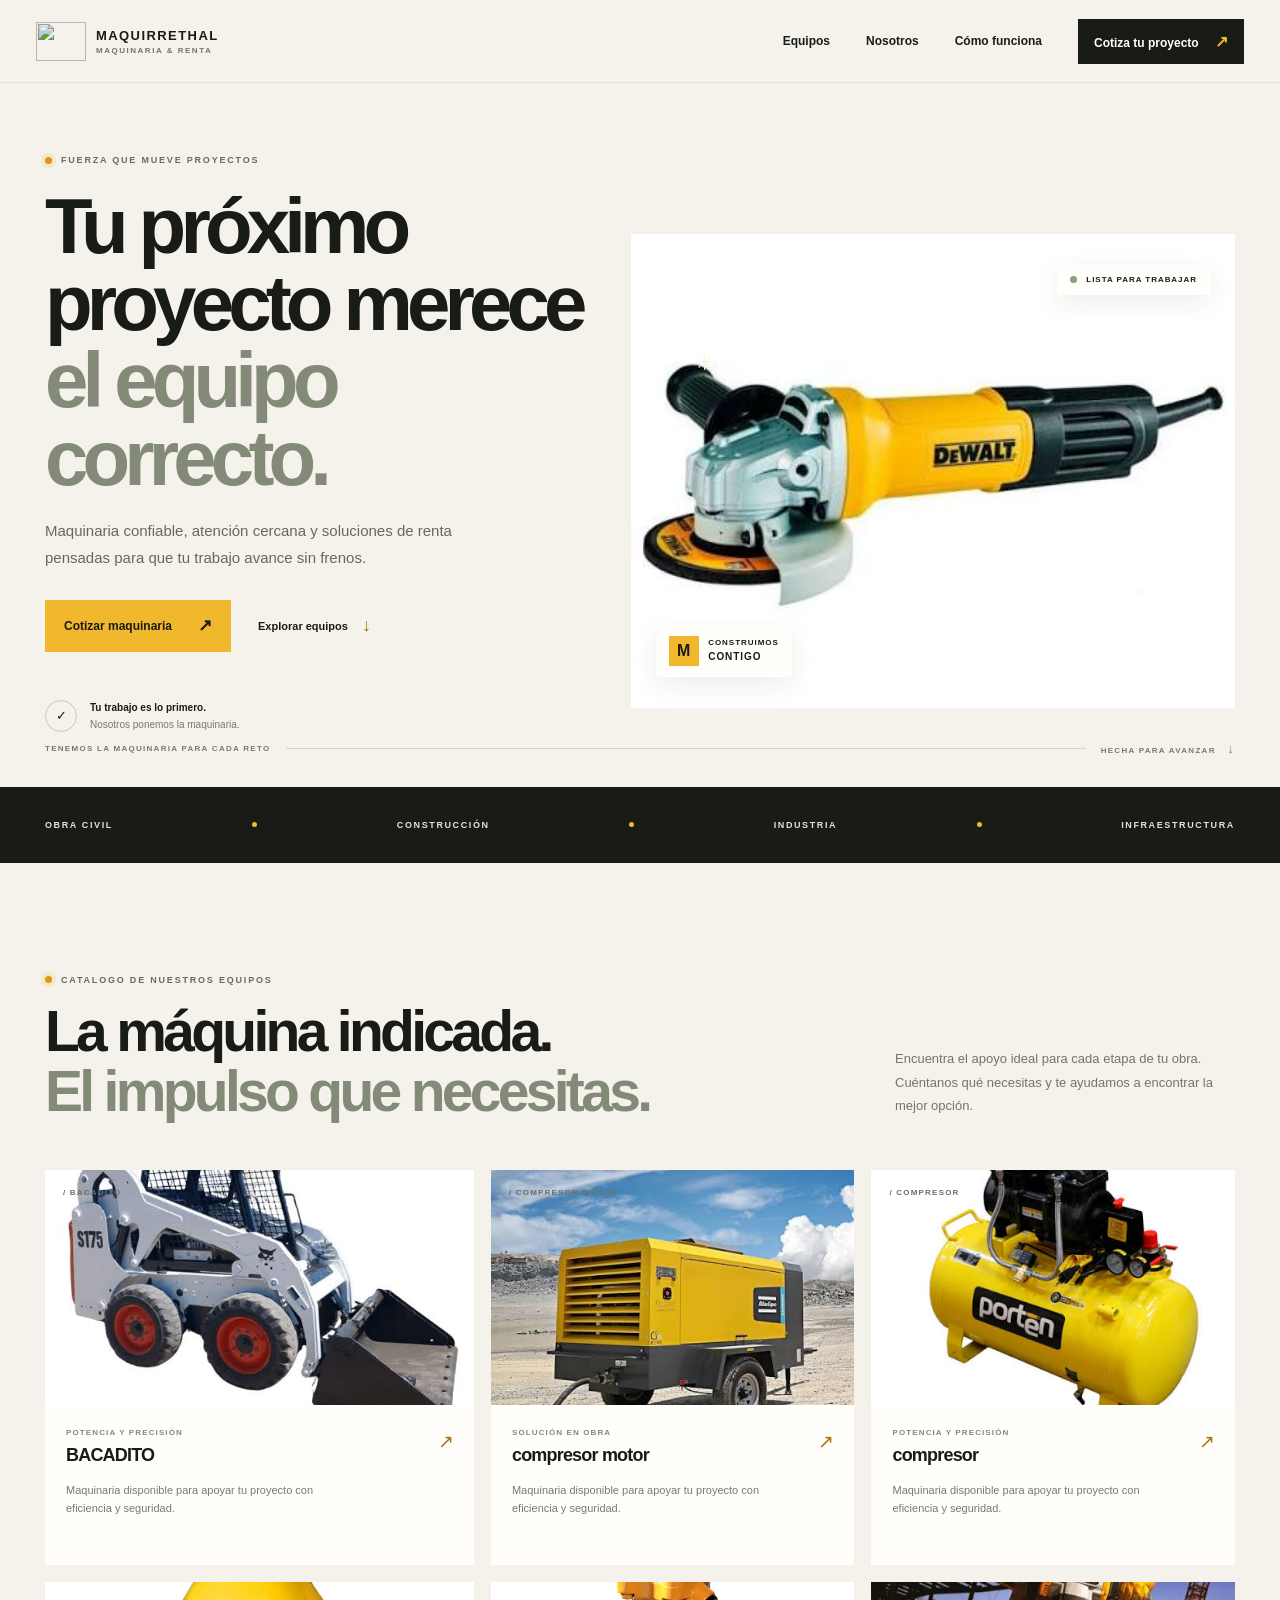
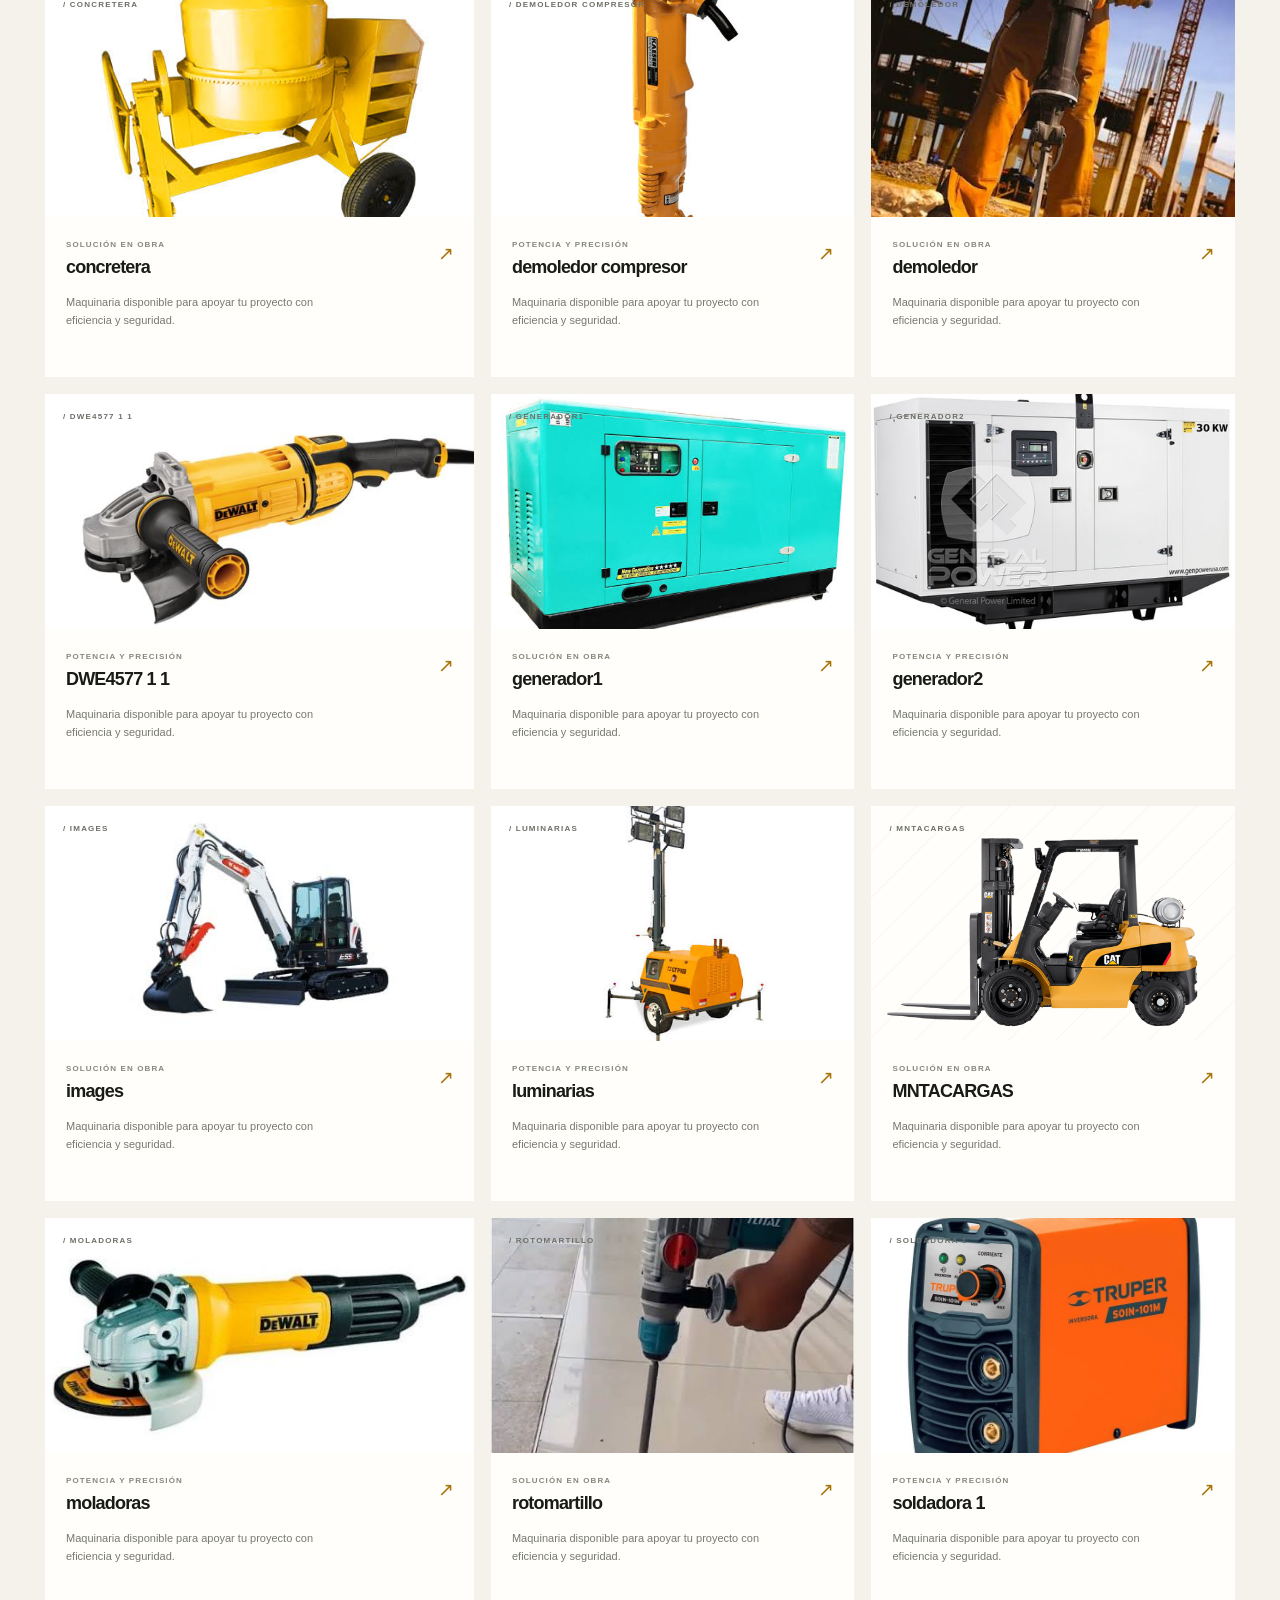
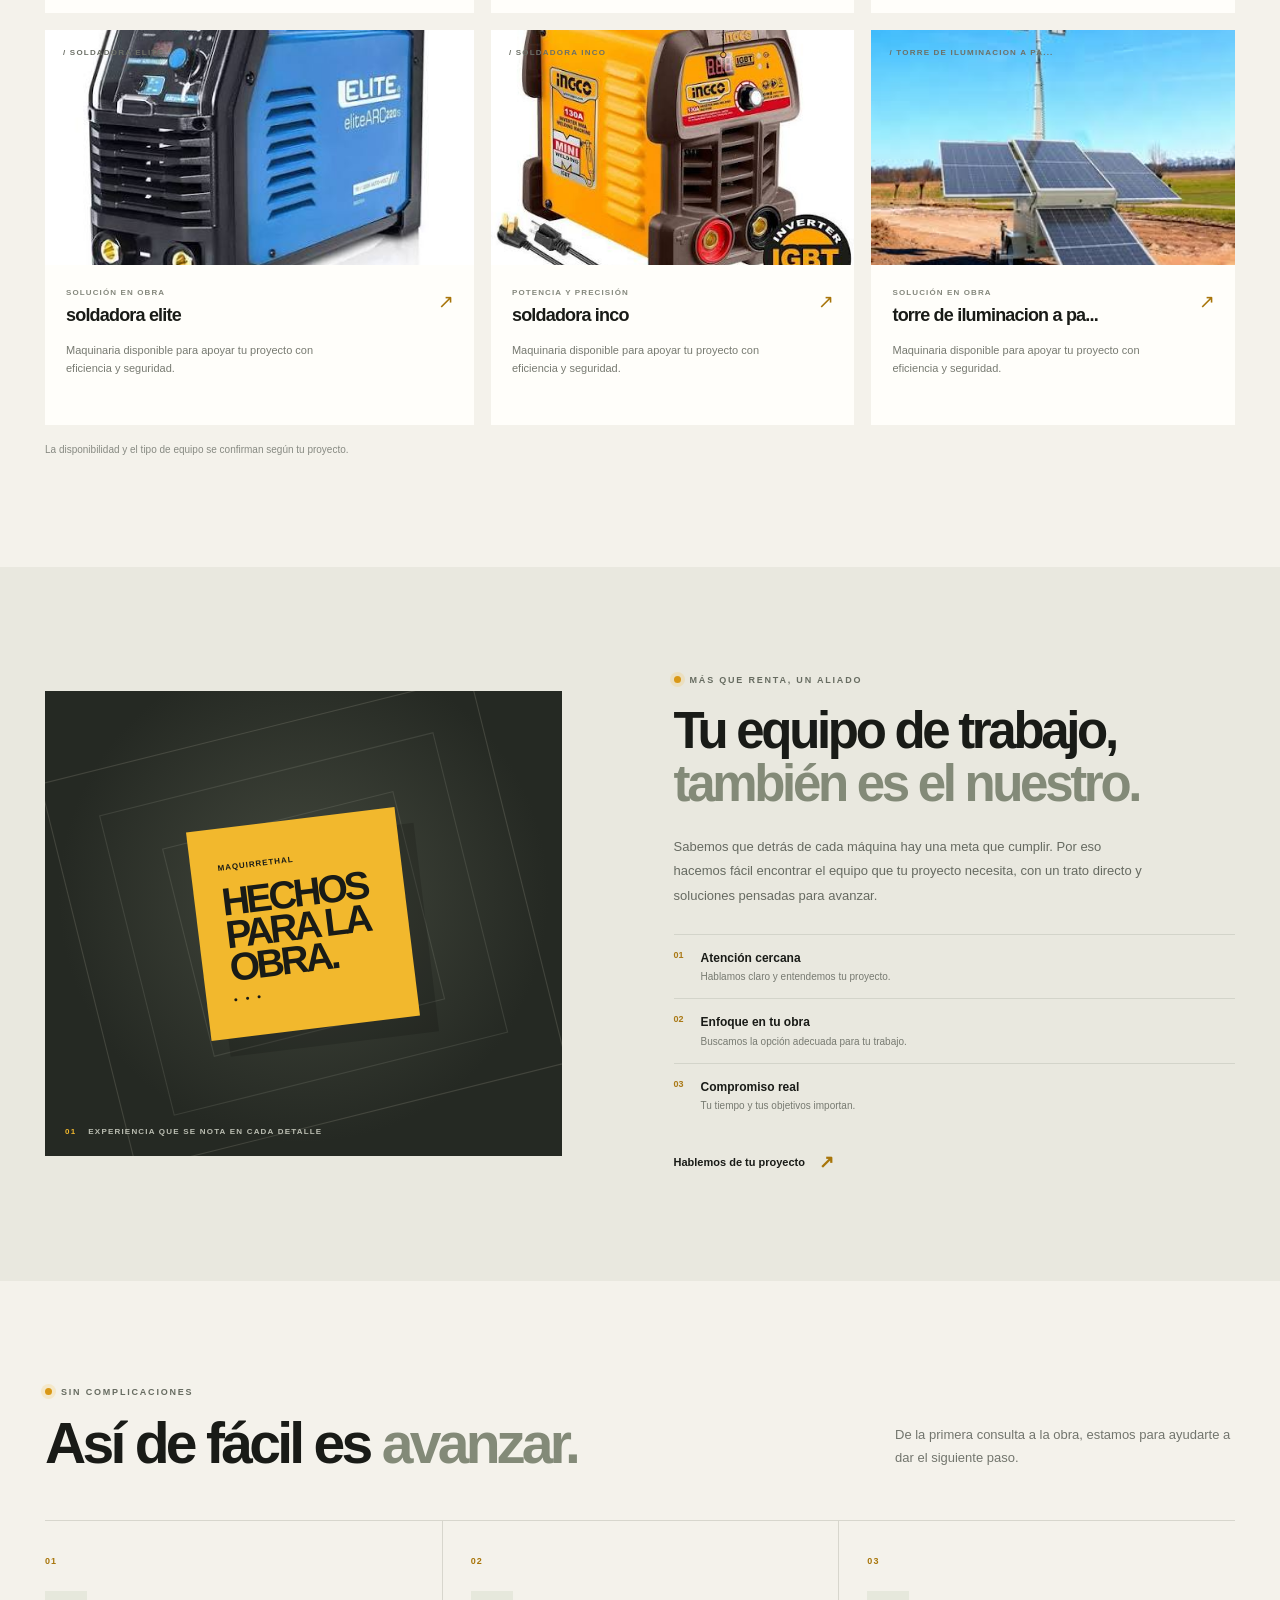
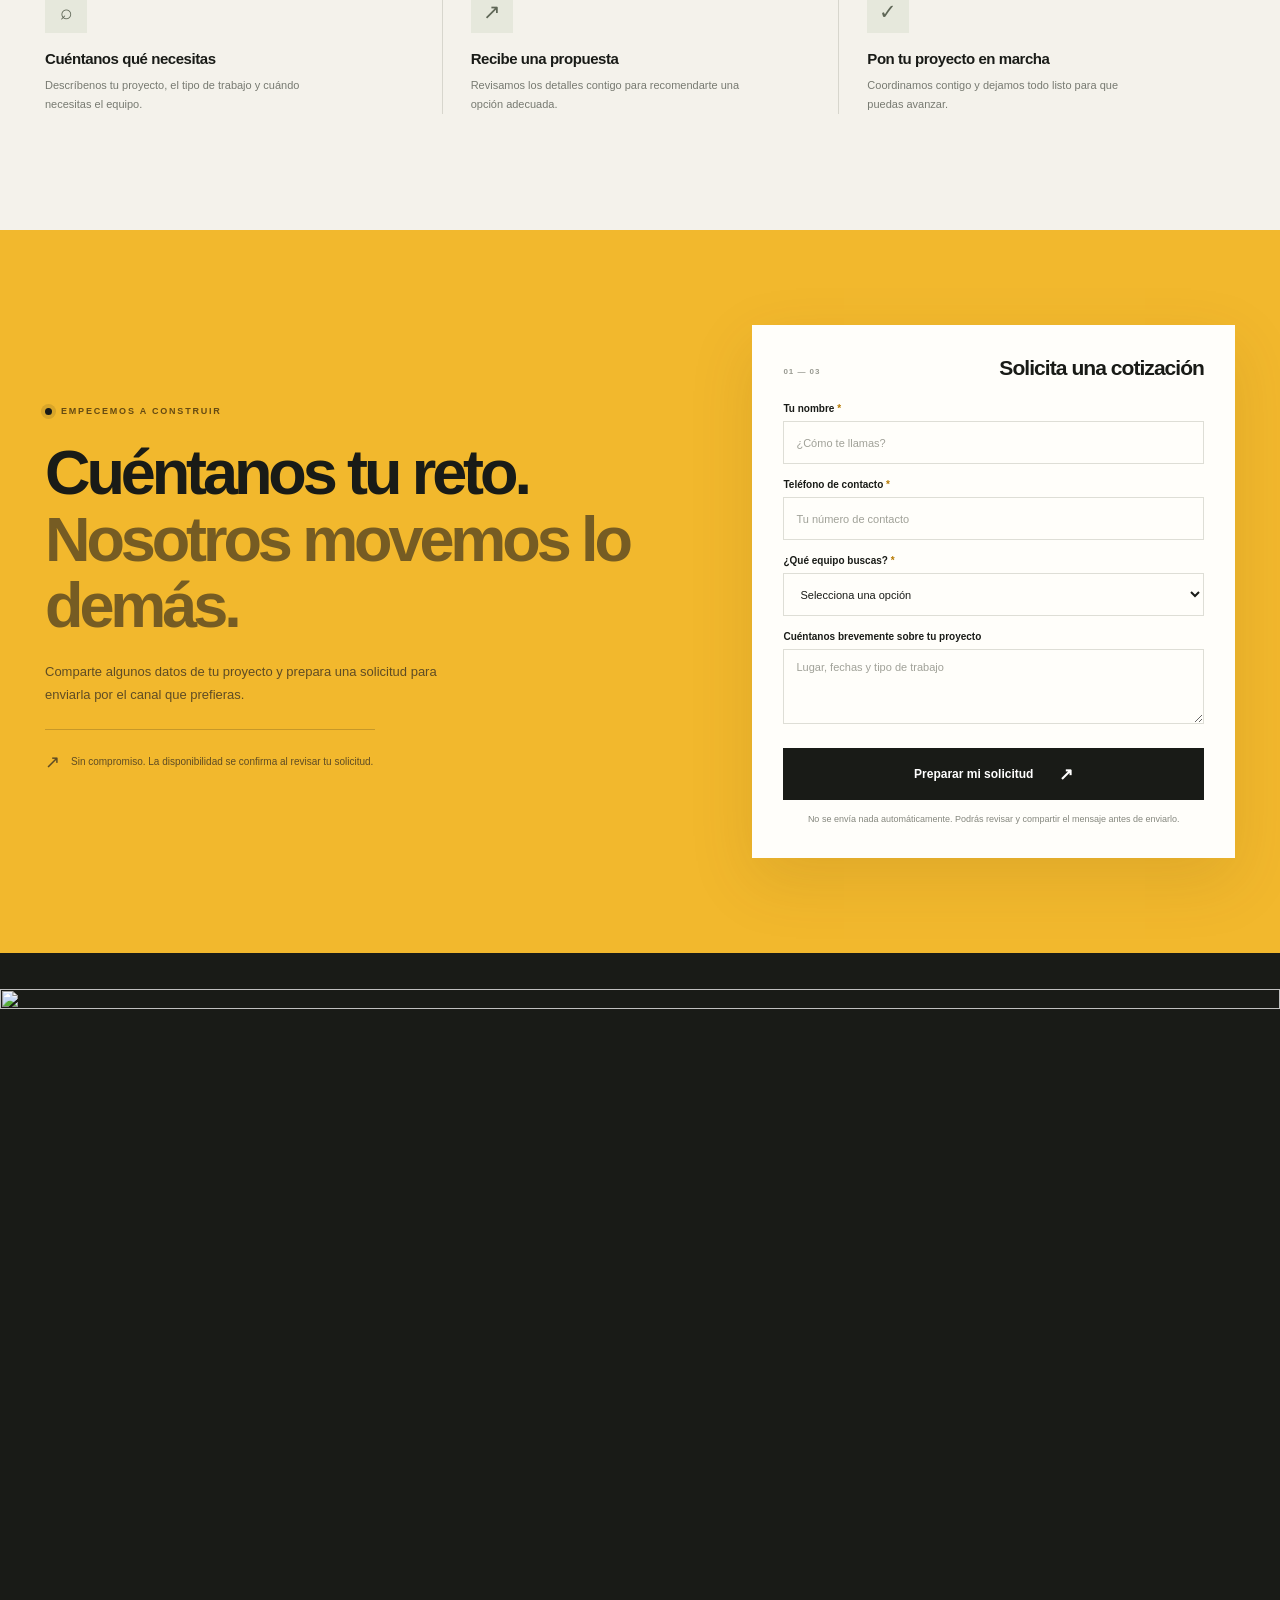
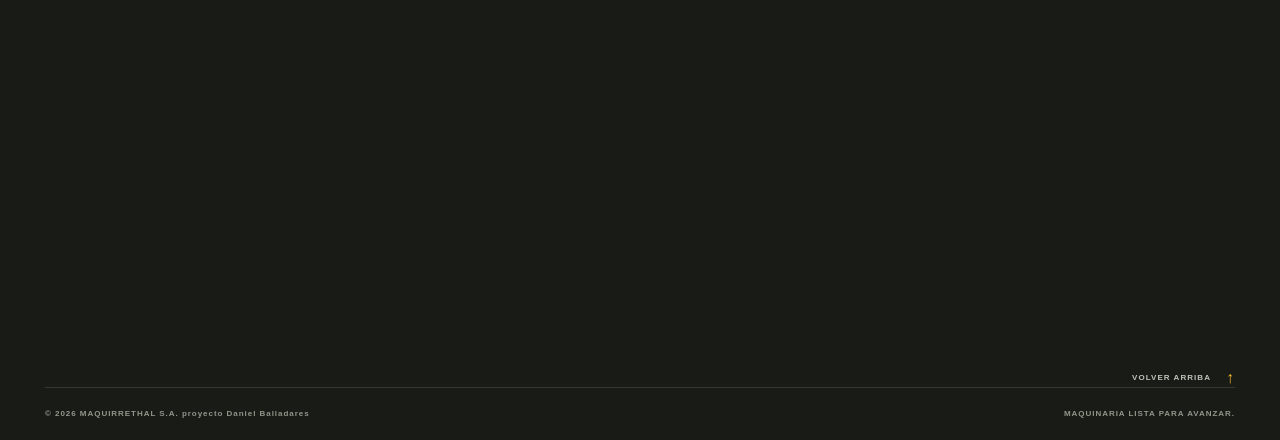
==== index.html @ 10e39085 "Subida inicial desde la terminal" ====
<!doctype html>
<html lang="es">
  <head>
    <meta charset="utf-8">
    <meta name="viewport" content="width=device-width, initial-scale=1">
    <meta name="theme-color" content="#171916">
    <meta
      name="description"
      content="Renta de maquinaria para construcción, industria y proyectos. MAQUIRRETHAL: equipos listos para trabajar y atención cercana."
    >
    <title>MAQUIRRETHAL — DANIEL BALLADARES</title>
    <link rel="icon" href="../assets/empresa.png" type="image/png">
    <link rel="stylesheet" href="styles.css">
    <script src="script.js" defer></script>
  </head>
  <body>
    <a class="skip-link" href="#contenido">Saltar al contenido</a>

    <header class="site-header">
      <div class="header-inner">
        <a class="brand" href="#inicio" aria-label="MAQUIRRETHAL, inicio">
          <img src="../assets/empresa.png" alt="" width="96" height="72">
          <span class="brand-copy">
            <strong>MAQUIRRETHAL</strong>
            <span>MAQUINARIA &amp; RENTA</span>
          </span>
        </a>

        <button
          class="menu-toggle"
          type="button"
          aria-expanded="false"
          aria-controls="site-nav"
          aria-label="Abrir menú"
        >
          <span></span><span></span>
        </button>

        <nav class="site-nav" id="site-nav" aria-label="Navegación principal">
          <a href="#equipos">Equipos</a>
          <a href="#nosotros">Nosotros</a>
          <a href="#proceso">Cómo funciona</a>
          <a class="nav-cta" href="#cotizar">Cotiza tu proyecto <span aria-hidden="true">↗</span></a>
        </nav>
      </div>
    </header>

    <main id="contenido">
      <section class="hero section-shell" id="inicio">
        <div class="hero-copy">
          <p class="eyebrow"><span class="eyebrow-dot"></span> FUERZA QUE MUEVE PROYECTOS</p>
          <h1>Tu próximo proyecto merece <span>el equipo correcto.</span></h1>
          <p class="hero-description">
            Maquinaria confiable, atención cercana y soluciones de renta pensadas
            para que tu trabajo avance sin frenos.
          </p>
          <div class="hero-actions">
            <a class="button button-primary" href="#cotizar">Cotizar maquinaria <span aria-hidden="true">↗</span></a>
            <a class="text-link" href="#equipos">Explorar equipos <span aria-hidden="true">↓</span></a>
          </div>
          <div class="hero-proof">
            <span class="proof-icon" aria-hidden="true">✓</span>
            <p><strong>Tu trabajo es lo primero.</strong><br>Nosotros ponemos la maquinaria.</p>
          </div>
        </div>

        <div class="hero-art" data-image-slot aria-label="Maquinaria pesada en una obra">
          <div class="art-orbit orbit-one"></div>
          <div class="art-orbit orbit-two"></div>
          <div class="art-label label-top"><span class="status-dot"></span> LISTA PARA TRABAJAR</div>
          <img class="custom-photo" src="imagenes/MNTACARGAS.png" alt="Maquinaria pesada trabajando en una obra">
          <svg class="excavator" viewBox="0 0 720 520" role="img" aria-labelledby="machine-title">
            <title id="machine-title">Excavadora amarilla de construcción</title>
            <defs>
              <linearGradient id="bodyPaint" x1="0" x2="1" y1="0" y2="1">
                <stop offset="0" stop-color="#ffd45a"></stop>
                <stop offset="1" stop-color="#e99b18"></stop>
              </linearGradient>
              <linearGradient id="glass" x1="0" x2="1" y1="0" y2="1">
                <stop offset="0" stop-color="#51605d"></stop>
                <stop offset="1" stop-color="#222a28"></stop>
              </linearGradient>
              <filter id="shadow" x="-30%" y="-30%" width="160%" height="180%">
                <feGaussianBlur stdDeviation="12"></feGaussianBlur>
              </filter>
            </defs>
            <ellipse cx="370" cy="444" rx="255" ry="26" fill="#050605" opacity=".56" filter="url(#shadow)"></ellipse>
            <path d="M425 255 532 115l36 15-87 163z" fill="url(#bodyPaint)" stroke="#171916" stroke-width="12" stroke-linejoin="round"></path>
            <path d="m547 127 82-72 25 24-76 76z" fill="url(#bodyPaint)" stroke="#171916" stroke-width="12" stroke-linejoin="round"></path>
            <path d="m638 63 31-30 43 28-22 26-25-9-16 17-18-14 15-18z" fill="#e99b18" stroke="#171916" stroke-width="10" stroke-linejoin="round"></path>
            <circle cx="531" cy="124" r="16" fill="#171916"></circle>
            <circle cx="566" cy="137" r="14" fill="#171916"></circle>
            <path d="M226 311c0-38 31-69 69-69h194c38 0 69 31 69 69v58c0 34-27 61-61 61H286c-33 0-60-27-60-60z" fill="#242824" stroke="#090b09" stroke-width="10"></path>
            <path d="M250 354c17-25 42-39 73-39h148c31 0 57 14 72 39v13c0 25-20 45-45 45H294c-25 0-44-20-44-45z" fill="#353a35"></path>
            <circle cx="299" cy="367" r="19" fill="#99968a"></circle>
            <circle cx="355" cy="367" r="19" fill="#99968a"></circle>
            <circle cx="411" cy="367" r="19" fill="#99968a"></circle>
            <circle cx="467" cy="367" r="19" fill="#99968a"></circle>
            <path d="m253 266 52-109c9-19 28-31 49-31h78c24 0 43 19 43 43v103l38 35H248z" fill="url(#bodyPaint)" stroke="#171916" stroke-width="11" stroke-linejoin="round"></path>
            <path d="m337 143-38 96h137v-67c0-16-13-29-29-29z" fill="url(#glass)" stroke="#171916" stroke-width="8" stroke-linejoin="round"></path>
            <path d="m321 247 43-104M383 141v106" fill="none" stroke="#909b91" stroke-width="6" opacity=".5"></path>
            <path d="M256 266h247l31 43H231z" fill="#f5bd36" stroke="#171916" stroke-width="9" stroke-linejoin="round"></path>
            <path d="M227 298h299v32H227z" fill="#1d211d"></path>
            <path d="m247 273-18 25m64-25-18 25m64-25-18 25m64-25-18 25m64-25-18 25m64-25-18 25" stroke="#171916" stroke-width="7"></path>
            <path d="M251 300h266" stroke="#e8e1ce" stroke-width="5" opacity=".5"></path>
            <path d="m451 275 30 29-10 34h-69l-16-35 22-28z" fill="#e99b18" stroke="#171916" stroke-width="9" stroke-linejoin="round"></path>
            <path d="m478 337 47 12-11 17-55-4z" fill="#ffcf4a" stroke="#171916" stroke-width="8" stroke-linejoin="round"></path>
            <path d="M247 275h-35v39h53" fill="#e99b18" stroke="#171916" stroke-width="9" stroke-linejoin="round"></path>
            <path d="m260 197-19 12m239 54 22 20" stroke="#fff0bf" stroke-width="8" stroke-linecap="round" opacity=".8"></path>
            <path d="M287 288h17" stroke="#f7f1dd" stroke-width="5" stroke-linecap="round"></path>
          </svg>
          <div class="art-label label-bottom"><span class="label-mark">M</span><span>CONSTRUIMOS<br><strong>CONTIGO</strong></span></div>
          <div class="art-spark spark-one" aria-hidden="true">✳</div>
          <div class="art-spark spark-two" aria-hidden="true">✳</div>
        </div>

        <div class="hero-bottom">
          <span>TENEMOS LA MAQUINARIA PARA CADA RETO</span>
          <span class="bottom-line"></span>
          <span>HECHA PARA AVANZAR <span class="arrow-down">↓</span></span>
        </div>
      </section>

      <section class="category-strip" aria-label="Tipos de proyectos">
        <div class="section-shell category-inner">
          <span>OBRA CIVIL</span><i></i>
          <span>CONSTRUCCIÓN</span><i></i>
          <span>INDUSTRIA</span><i></i>
          <span>INFRAESTRUCTURA</span>
        </div>
      </section>

      <section class="equipment section-shell section-pad" id="equipos">
        <div class="section-heading">
          <div>
            <p class="eyebrow"><span class="eyebrow-dot"></span> CATALOGO DE NUESTROS EQUIPOS</p>
            <h2>La máquina indicada.<br><span>El impulso que necesitas.</span></h2>
          </div>
          <p class="section-intro">Encuentra el apoyo ideal para cada etapa de tu obra. Cuéntanos qué necesitas y te ayudamos a encontrar la mejor opción.</p>
        </div>

        <div class="equipment-grid" id="equipment-grid" aria-live="polite"></div>
        <p class="catalog-note">La disponibilidad y el tipo de equipo se confirman según tu proyecto.</p>
      </section>

      <section class="about" id="nosotros">
        <div class="section-shell about-grid">
          <div class="about-visual">
            <div class="about-stamp"><span>MAQUIRRETHAL</span><strong>HECHOS<br>PARA LA<br>OBRA.</strong><i>● ● ●</i></div>
            <div class="about-lines" aria-hidden="true"></div>
            <div class="about-caption"><span>01</span> EXPERIENCIA QUE SE NOTA EN CADA DETALLE</div>
          </div>
          <div class="about-copy">
            <p class="eyebrow"><span class="eyebrow-dot"></span> MÁS QUE RENTA, UN ALIADO</p>
            <h2>Tu equipo de trabajo,<br><span>también es el nuestro.</span></h2>
            <p class="about-description">Sabemos que detrás de cada máquina hay una meta que cumplir. Por eso hacemos fácil encontrar el equipo que tu proyecto necesita, con un trato directo y soluciones pensadas para avanzar.</p>
            <div class="value-list">
              <div><span>01</span><p><strong>Atención cercana</strong><br>Hablamos claro y entendemos tu proyecto.</p></div>
              <div><span>02</span><p><strong>Enfoque en tu obra</strong><br>Buscamos la opción adecuada para tu trabajo.</p></div>
              <div><span>03</span><p><strong>Compromiso real</strong><br>Tu tiempo y tus objetivos importan.</p></div>
            </div>
            <a class="text-link" href="#cotizar">Hablemos de tu proyecto <span aria-hidden="true">↗</span></a>
          </div>
        </div>
      </section>

      <section class="process section-shell section-pad" id="proceso">
        <div class="section-heading">
          <div><p class="eyebrow"><span class="eyebrow-dot"></span> SIN COMPLICACIONES</p><h2>Así de fácil es <span>avanzar.</span></h2></div>
          <p class="section-intro">De la primera consulta a la obra, estamos para ayudarte a dar el siguiente paso.</p>
        </div>
        <div class="steps">
          <article class="step"><span class="step-number">01</span><div class="step-icon" aria-hidden="true">⌕</div><h3>Cuéntanos qué necesitas</h3><p>Descríbenos tu proyecto, el tipo de trabajo y cuándo necesitas el equipo.</p></article>
          <article class="step"><span class="step-number">02</span><div class="step-icon" aria-hidden="true">↗</div><h3>Recibe una propuesta</h3><p>Revisamos los detalles contigo para recomendarte una opción adecuada.</p></article>
          <article class="step"><span class="step-number">03</span><div class="step-icon" aria-hidden="true">✓</div><h3>Pon tu proyecto en marcha</h3><p>Coordinamos contigo y dejamos todo listo para que puedas avanzar.</p></article>
        </div>
      </section>

      <section class="quote-section" id="cotizar">
        <div class="section-shell quote-grid">
          <div class="quote-copy">
            <p class="eyebrow"><span class="eyebrow-dot"></span> EMPECEMOS A CONSTRUIR</p>
            <h2>Cuéntanos tu reto.<br><span>Nosotros movemos lo demás.</span></h2>
            <p>Comparte algunos datos de tu proyecto y prepara una solicitud para enviarla por el canal que prefieras.</p>
            <div class="quote-note"><span aria-hidden="true">↗</span><span>Sin compromiso. La disponibilidad se confirma al revisar tu solicitud.</span></div>
          </div>
          <form class="quote-form" id="quote-form">
            <div class="form-heading"><span>01 — 03</span><h3>Solicita una cotización</h3></div>
            <label for="name">Tu nombre <span>*</span></label>
            <input id="name" name="name" type="text" autocomplete="name" placeholder="¿Cómo te llamas?" required>
            <label for="phone">Teléfono de contacto <span>*</span></label>
            <input id="phone" name="phone" type="tel" autocomplete="tel" placeholder="Tu número de contacto" required>
            <label for="equipment">¿Qué equipo buscas? <span>*</span></label>
            <select id="equipment" name="equipment" required>
              <option value="" disabled selected>Selecciona una opción</option>
              <option>Excavación y movimiento de tierra</option>
              <option>Elevación y acceso</option>
              <option>Apoyo para operación</option>
              <option>Quiero asesoría para elegir</option>
            </select>
            <label for="details">Cuéntanos brevemente sobre tu proyecto</label>
            <textarea id="details" name="details" rows="3" placeholder="Lugar, fechas y tipo de trabajo"></textarea>
            <button class="button button-dark" type="submit">Preparar mi solicitud <span aria-hidden="true">↗</span></button>
            <p class="form-privacy">No se envía nada automáticamente. Podrás revisar y compartir el mensaje antes de enviarlo.</p>
            <div class="form-result" id="form-result" role="status" aria-live="polite" hidden></div>
          </form>
        </div>
      </section>
    </main>

    <footer class="site-footer">
      <div class="section-shell footer-main">
        <a class="brand footer-brand" href="#inicio">
          <img src="../assets/empresa_banner.png" alt="" width="96" height="72">
        </a>
        <p></p>
        <a class="footer-top" href="#inicio">VOLVER ARRIBA <span aria-hidden="true">↑</span></a>
      </div>
      <div class="section-shell footer-bottom">
        <span>© <span id="year"></span> MAQUIRRETHAL S.A. proyecto Daniel Balladares</span>
        <span>MAQUINARIA LISTA PARA AVANZAR.</span>
      </div>
    </footer>
  </body>
</html>
---- styles.css ----
:root {
  color-scheme: light;
  --ink: #191b17;
  --ink-soft: #333730;
  --paper: #f4f2eb;
  --white: #fffefa;
  --muted: #72756d;
  --line: #deddd4;
  --yellow: #f2b82d;
  --yellow-bright: #ffc83f;
  --green: #9aa78b;
  --font: "Segoe UI", "Helvetica Neue", Arial, sans-serif;
}

* { box-sizing: border-box; }
html { scroll-behavior: smooth; scroll-padding-top: 88px; }
body { margin: 0; background: var(--paper); color: var(--ink); font-family: var(--font); -webkit-font-smoothing: antialiased; }
a { color: inherit; text-decoration: none; }
button, input, select, textarea { font: inherit; }
button, a, input, select, textarea { -webkit-tap-highlight-color: transparent; }
::selection { background: var(--yellow); color: var(--ink); }

.skip-link { position: fixed; z-index: 10; top: 12px; left: 12px; padding: 12px 16px; background: var(--yellow); transform: translateY(-150%); }
.skip-link:focus { transform: translateY(0); }
.section-shell { width: min(1190px, calc(100% - 72px)); margin-inline: auto; }

.site-header { position: sticky; z-index: 5; top: 0; background: rgba(244, 242, 235, .94); border-bottom: 1px solid rgba(25, 27, 23, .08); backdrop-filter: blur(16px); }
.header-inner { width: min(1320px, calc(100% - 72px)); min-height: 82px; margin-inline: auto; display: flex; align-items: center; justify-content: space-between; }
.brand { display: inline-flex; align-items: center; gap: 10px; }
.brand img { width: 50px; height: 39px; object-fit: contain; mix-blend-mode: multiply; }
.brand-copy { display: grid; gap: 3px; }
.brand-copy strong { font-size: 13px; letter-spacing: .11em; }
.brand-copy > span { color: var(--muted); font-size: 8px; font-weight: 700; letter-spacing: .19em; }
.site-nav { display: flex; align-items: center; gap: 36px; font-size: 12px; font-weight: 650; }
.site-nav > a:not(.nav-cta) { transition: opacity .2s ease; }
.site-nav > a:not(.nav-cta):hover { opacity: .58; }
.nav-cta { padding: 13px 16px; background: var(--ink); color: white; transition: background .2s ease, transform .2s ease; }
.nav-cta:hover { background: #42483f; transform: translateY(-2px); }
.nav-cta span { margin-left: 13px; color: var(--yellow); font-size: 16px; }
.menu-toggle { display: none; }

.hero { min-height: 640px; padding-top: 72px; position: relative; display: grid; grid-template-columns: 1fr 1.03fr; align-items: center; }
.hero-copy { position: relative; z-index: 1; max-width: 565px; padding-bottom: 54px; }
.eyebrow { display: flex; align-items: center; gap: 9px; margin: 0 0 23px; color: #676c61; font-size: 9px; font-weight: 750; letter-spacing: .2em; }
.eyebrow-dot { display: inline-block; width: 7px; height: 7px; background: #d99816; border-radius: 50%; box-shadow: 0 0 0 4px rgba(242, 184, 45, .18); }
h1, h2, h3, p { margin-top: 0; }
h1 { max-width: 600px; margin-bottom: 20px; font-size: clamp(48px, 6.3vw, 78px); font-weight: 740; letter-spacing: -.075em; line-height: .99; }
h1 span, h2 span { color: #838a78; }
.hero-description { max-width: 430px; margin-bottom: 29px; color: #65695f; font-size: 15px; line-height: 1.8; }
.hero-actions { display: flex; align-items: center; gap: 27px; }
.button { min-height: 52px; padding: 0 19px; border: 0; display: inline-flex; align-items: center; justify-content: center; gap: 26px; cursor: pointer; font-size: 12px; font-weight: 700; transition: transform .2s ease, background .2s ease; }
.button:hover { transform: translateY(-2px); }
.button-primary { background: var(--yellow); }
.button-primary:hover { background: var(--yellow-bright); }
.button span { font-size: 17px; }
.text-link { display: inline-flex; align-items: center; gap: 14px; font-size: 11px; font-weight: 700; }
.text-link span { color: #a8750a; font-size: 18px; transition: transform .2s ease; }
.text-link:hover span { transform: translate(3px, -2px); }
.hero-proof { display: flex; align-items: center; gap: 13px; margin-top: 47px; }
.proof-icon { width: 32px; height: 32px; display: grid; place-items: center; border: 1px solid #c9c9bd; border-radius: 50%; font-size: 13px; }
.hero-proof p { margin: 0; color: #777a71; font-size: 10px; line-height: 1.7; }
.hero-proof strong { color: var(--ink); }

.hero-art { min-height: 470px; position: relative; display: flex; align-items: center; justify-content: center; overflow: hidden; background: #d9dfce; isolation: isolate; }
.hero-art::before { position: absolute; z-index: -1; inset: 0; background: radial-gradient(ellipse at 68% 40%, #eff0df 0, #d3dac9 56%, #c2cbbc 100%); content: ""; }
.hero-art::after { position: absolute; z-index: -1; right: -20%; bottom: -44%; width: 120%; height: 73%; border: 1px solid rgba(35, 42, 33, .14); border-radius: 50%; box-shadow: 0 -16px 0 rgba(35, 42, 33, .025), 0 -33px 0 rgba(35, 42, 33, .025), 0 -50px 0 rgba(35, 42, 33, .025); content: ""; }
.custom-photo { display: none; opacity: 0; transition: opacity .35s ease; }
.has-custom-image > .custom-photo { display: block; opacity: 1; }
.hero-art > .custom-photo { position: absolute; z-index: 0; inset: 0; width: 100%; height: 100%; object-fit: cover; }
.hero-art.has-custom-image .excavator { visibility: hidden; }
.excavator { position: relative; z-index: 1; width: 104%; max-width: 720px; margin: 45px 0 0 10px; filter: drop-shadow(0 15px 5px rgba(31, 35, 28, .15)); }
.art-orbit { position: absolute; border: 1px solid rgba(44, 52, 42, .13); border-radius: 50%; }
.orbit-one { width: 410px; height: 410px; }
.orbit-two { width: 520px; height: 520px; }
.art-label { position: absolute; z-index: 2; display: flex; align-items: center; gap: 9px; padding: 11px 13px; background: rgba(255, 254, 250, .9); font-size: 8px; font-weight: 800; letter-spacing: .12em; box-shadow: 0 8px 26px rgba(34, 38, 30, .08); }
.label-top { top: 30px; right: 25px; }
.status-dot { width: 7px; height: 7px; background: #84a17c; border-radius: 50%; }
.label-bottom { bottom: 31px; left: 25px; font-size: 8px; line-height: 1.5; }
.label-bottom strong { font-size: 10px; }
.label-mark { width: 30px; height: 30px; display: grid; place-items: center; background: var(--yellow); font-size: 16px; font-weight: 900; }
.art-spark { position: absolute; color: #faf6e7; font-size: 23px; }
.spark-one { top: 115px; left: 64px; }
.spark-two { right: 88px; bottom: 108px; font-size: 14px; }
.hero-bottom { position: absolute; right: 0; bottom: 31px; left: 0; display: flex; align-items: center; gap: 15px; color: #787b72; font-size: 8px; font-weight: 750; letter-spacing: .16em; }
.bottom-line { height: 1px; flex: 1; background: #d5d3ca; }
.arrow-down { margin-left: 8px; color: #aa7916; font-size: 13px; }

.category-strip { background: var(--ink); color: #e4e3da; }
.category-inner { min-height: 76px; display: flex; align-items: center; justify-content: space-between; gap: 15px; font-size: 9px; font-weight: 700; letter-spacing: .18em; }
.category-inner i { width: 5px; height: 5px; background: var(--yellow); border-radius: 50%; }
.section-pad { padding-block: 112px; }
.section-heading { margin-bottom: 48px; display: flex; align-items: end; justify-content: space-between; gap: 40px; }
.section-heading .eyebrow { margin-bottom: 17px; }
h2 { margin-bottom: 0; font-size: clamp(37px, 4.7vw, 57px); font-weight: 730; letter-spacing: -.065em; line-height: 1.05; }
.section-intro { max-width: 340px; margin-bottom: 4px; color: #72756d; font-size: 13px; line-height: 1.8; }
.equipment-grid { display: grid; grid-template-columns: 1.18fr 1fr 1fr; gap: 17px; }
.equipment-card { min-width: 0; background: var(--white); }
.card-visual { height: 235px; position: relative; display: flex; align-items: center; justify-content: center; overflow: hidden; }
.card-visual::before { position: absolute; inset: 0; background: repeating-linear-gradient(135deg, transparent 0 31px, rgba(25, 27, 23, .035) 32px, transparent 33px); content: ""; }
.card-visual > .custom-photo { position: absolute; z-index: 0; inset: 0; width: 100%; height: 100%; object-fit: cover; }
.card-visual.has-custom-image svg { visibility: hidden; }
.visual-excavator { background: #e4e9db; }
.visual-lift { background: #e9e5d8; }
.visual-support { background: #dee4dd; }
.card-number { position: absolute; z-index: 1; top: 18px; left: 18px; color: #6c7067; font-size: 8px; font-weight: 750; letter-spacing: .15em; }
.card-visual svg { position: relative; width: 85%; max-width: 340px; margin-top: 23px; }
.card-copy { min-height: 160px; position: relative; padding: 23px 21px; }
.card-kicker { margin-bottom: 8px; color: #85887d; font-size: 8px; font-weight: 750; letter-spacing: .14em; }
.card-copy h3 { margin-bottom: 0; font-size: 18px; letter-spacing: -.045em; }
.card-copy > p { max-width: 270px; margin: 15px 25px 0 0; color: #777a71; font-size: 11px; line-height: 1.7; }
.card-arrow { position: absolute; top: 25px; right: 20px; color: #a8750a; font-size: 19px; }
.catalog-note { margin: 19px 0 0; color: #878a82; font-size: 10px; }

.about { padding-block: 108px; background: #e9e8df; }
.about-grid { display: grid; grid-template-columns: .92fr 1fr; align-items: center; gap: min(9vw, 112px); }
.about-visual { min-height: 465px; position: relative; display: grid; place-items: center; overflow: hidden; background: #252923; }
.about-visual::before { position: absolute; inset: 0; background: radial-gradient(ellipse at 50% 44%, #43483d 0, #252923 67%); content: ""; }
.about-lines { position: absolute; inset: 12%; border: 1px solid rgba(238, 234, 214, .14); transform: rotate(-14deg) scale(1.13); }
.about-lines::before, .about-lines::after { position: absolute; inset: 11%; border: 1px solid rgba(238, 234, 214, .11); content: ""; }
.about-lines::after { inset: 23%; }
.about-stamp { z-index: 1; width: 210px; height: 210px; display: flex; flex-direction: column; align-items: flex-start; justify-content: center; padding: 27px; background: var(--yellow); transform: rotate(-7deg); box-shadow: 17px 18px 0 rgba(0, 0, 0, .16); }
.about-stamp span { margin-bottom: 13px; font-size: 8px; font-weight: 800; letter-spacing: .12em; }
.about-stamp strong { font-size: 39px; font-weight: 850; letter-spacing: -.09em; line-height: .85; }
.about-stamp i { margin-top: 12px; font-size: 7px; font-style: normal; letter-spacing: .4em; }
.about-caption { position: absolute; right: 20px; bottom: 20px; left: 20px; display: flex; align-items: center; gap: 12px; color: #babdb1; font-size: 8px; font-weight: 700; letter-spacing: .15em; }
.about-caption span { color: var(--yellow); }
.about-copy .eyebrow { margin-bottom: 19px; }
.about-copy h2 { font-size: clamp(37px, 4vw, 51px); }
.about-description { max-width: 480px; margin: 24px 0 25px; color: #666a61; font-size: 13px; line-height: 1.9; }
.value-list { margin-bottom: 24px; }
.value-list > div { display: flex; gap: 17px; padding: 13px 0; border-top: 1px solid #d3d4ca; }
.value-list > div > span { padding-top: 2px; color: #aa7916; font-size: 9px; font-weight: 750; }
.value-list p { margin: 0; color: #777a71; font-size: 10px; line-height: 1.7; }
.value-list strong { color: var(--ink); font-size: 12px; }

.process { padding-block: 106px 116px; }
.process .section-heading { margin-bottom: 46px; }
.steps { display: grid; grid-template-columns: repeat(3, 1fr); border-top: 1px solid #d7d6cd; }
.step { position: relative; padding: 29px 30px 0 0; }
.step + .step { padding-left: 28px; border-left: 1px solid #d7d6cd; }
.step-number { color: #a8750a; font-size: 9px; font-weight: 750; letter-spacing: .12em; }
.step-icon { width: 42px; height: 42px; margin: 23px 0 17px; display: grid; place-items: center; background: #e6e8dc; color: #5e6656; font-size: 21px; }
.step h3 { margin-bottom: 9px; font-size: 15px; letter-spacing: -.03em; }
.step p { max-width: 275px; margin-bottom: 0; color: #777a71; font-size: 11px; line-height: 1.75; }

.quote-section { padding-block: 95px; background: var(--yellow); }
.quote-grid { display: grid; grid-template-columns: 1fr .82fr; align-items: center; gap: 10%; }
.quote-copy .eyebrow { color: #654a13; }
.quote-copy .eyebrow-dot { background: var(--ink); box-shadow: 0 0 0 4px rgba(25, 27, 23, .12); }
.quote-copy h2 { font-size: clamp(44px, 5vw, 63px); }
.quote-copy h2 span { color: #765c23; }
.quote-copy > p:not(.eyebrow) { max-width: 430px; margin: 22px 0; color: #5f4c24; font-size: 13px; line-height: 1.8; }
.quote-note { max-width: 330px; padding-top: 18px; display: flex; align-items: center; gap: 11px; border-top: 1px solid rgba(25, 27, 23, .2); color: #5f4c24; font-size: 10px; line-height: 1.6; }
.quote-note > span:first-child { font-size: 18px; }
.quote-form { padding: 31px; background: var(--white); box-shadow: 0 22px 60px rgba(95, 73, 16, .13); }
.form-heading { margin-bottom: 23px; display: flex; align-items: end; justify-content: space-between; gap: 12px; }
.form-heading span { padding-bottom: 4px; color: #999a91; font-size: 8px; font-weight: 750; letter-spacing: .12em; }
.form-heading h3 { margin: 0; font-size: 21px; letter-spacing: -.045em; }
.quote-form label { display: block; margin: 15px 0 7px; font-size: 10px; font-weight: 700; }
.quote-form label span { color: #b67900; }
.quote-form input, .quote-form select, .quote-form textarea { width: 100%; min-height: 43px; padding: 11px 12px; border: 1px solid #deded6; border-radius: 0; outline: none; background: #fffefa; color: var(--ink); font-size: 11px; }
.quote-form textarea { min-height: 75px; resize: vertical; }
.quote-form input::placeholder, .quote-form textarea::placeholder { color: #a0a198; }
.quote-form input:focus, .quote-form select:focus, .quote-form textarea:focus { border-color: #b5841d; box-shadow: 0 0 0 3px rgba(242, 184, 45, .2); }
.button-dark { width: 100%; margin-top: 20px; background: var(--ink); color: white; }
.button-dark:hover { background: #3e443c; }
.form-privacy { margin: 12px 0 0; color: #85877e; font-size: 9px; line-height: 1.6; text-align: center; }
.form-result { margin-top: 15px; padding: 13px; background: #eef0e8; color: #42483f; font-size: 11px; line-height: 1.6; }
.form-result a, .copy-request { color: #695014; font-weight: 750; text-decoration: underline; text-underline-offset: 3px; }
.copy-request { margin-top: 8px; padding: 0; border: 0; background: none; cursor: pointer; font-size: 11px; }

.site-footer { padding-top: 36px; background: var(--ink); color: #f5f2e9; }
.footer-main { min-height: 114px; display: grid; grid-template-columns: 1fr auto; align-items: center; gap: 20px; }
.footer-brand { position: relative; z-index: 1; grid-column: 1 / -1; display: block; width: 100vw; margin-left: calc(50% - 50vw); }
.footer-brand img { position: relative; z-index: 1; display: block; width: 100%; height: auto; object-fit: contain; }
.footer-main > p { margin: 0; color: #c1c3b9; font-size: 12px; line-height: 1.7; }
.footer-top { display: flex; align-items: center; gap: 15px; color: #c1c3b9; font-size: 8px; font-weight: 750; letter-spacing: .13em; }
.footer-top span { color: var(--yellow); font-size: 16px; }
.footer-bottom { min-height: 53px; display: flex; align-items: center; justify-content: space-between; gap: 15px; border-top: 1px solid #343831; color: #92968a; font-size: 8px; font-weight: 650; letter-spacing: .12em; }

@media (min-width: 1500px) {
  .hero { min-height: 700px; }
  .hero-art { min-height: 520px; }
}

@media (max-width: 900px) {
  .section-shell, .header-inner { width: min(100% - 48px, 700px); }
  .hero { min-height: auto; padding-top: 60px; grid-template-columns: 1fr; }
  .hero-copy { max-width: 650px; padding-bottom: 34px; }
  .hero-art { min-height: 410px; margin-bottom: 85px; }
  .hero-bottom { bottom: 27px; }
  .equipment-grid { grid-template-columns: repeat(2, 1fr); }
  .equipment-card-featured { grid-column: span 2; }
  .equipment-card-featured .card-visual { height: 260px; }
  .about-grid { grid-template-columns: 1fr 1fr; gap: 40px; }
  .about-visual { min-height: 400px; }
  .quote-grid { grid-template-columns: 1fr 1fr; gap: 34px; }
  .quote-form { padding: 25px; }
  .category-inner { font-size: 8px; letter-spacing: .1em; }
}

@media (max-width: 620px) {
  html { scroll-padding-top: 72px; }
  .section-shell, .header-inner { width: calc(100% - 38px); }
  .header-inner { min-height: 70px; }
  .brand img { width: 43px; height: 35px; }
  .brand-copy strong { font-size: 11px; }
  .brand-copy > span { font-size: 7px; }
  .menu-toggle { width: 42px; height: 42px; padding: 12px 9px; border: 1px solid #d8d7cd; display: flex; flex-direction: column; justify-content: center; gap: 6px; background: transparent; cursor: pointer; }
  .menu-toggle span { width: 22px; height: 1px; background: var(--ink); transition: transform .2s ease; }
  .menu-toggle[aria-expanded="true"] span:first-child { transform: translateY(3.5px) rotate(45deg); }
  .menu-toggle[aria-expanded="true"] span:last-child { transform: translateY(-3.5px) rotate(-45deg); }
  .site-nav { position: absolute; top: 69px; right: 0; left: 0; padding: 15px 19px 21px; display: none; flex-direction: column; align-items: stretch; gap: 0; background: var(--paper); border-bottom: 1px solid var(--line); box-shadow: 0 12px 20px rgba(25, 27, 23, .07); }
  .site-nav.is-open { display: flex; }
  .site-nav > a:not(.nav-cta) { padding: 14px 4px; border-bottom: 1px solid #deddd4; }
  .nav-cta { margin-top: 13px; text-align: center; }
  .hero { padding-top: 52px; }
  .eyebrow { margin-bottom: 19px; font-size: 8px; letter-spacing: .16em; }
  h1 { font-size: clamp(46px, 12.4vw, 65px); }
  .hero-description { max-width: 380px; font-size: 13px; }
  .hero-actions { flex-wrap: wrap; gap: 18px; }
  .button { min-height: 49px; padding-inline: 15px; font-size: 11px; }
  .hero-proof { margin-top: 29px; }
  .hero-art { min-height: 300px; margin-top: 9px; margin-bottom: 74px; }
  .excavator { width: 112%; margin-top: 35px; }
  .orbit-one { width: 270px; height: 270px; }
  .orbit-two { width: 350px; height: 350px; }
  .label-top { top: 16px; right: 13px; font-size: 7px; }
  .label-bottom { bottom: 17px; left: 13px; }
  .spark-one { top: 80px; left: 23px; }
  .spark-two { right: 36px; bottom: 73px; }
  .hero-bottom { bottom: 23px; gap: 9px; font-size: 7px; letter-spacing: .08em; }
  .category-inner { min-height: 65px; justify-content: center; flex-wrap: wrap; column-gap: 12px; row-gap: 8px; padding-block: 14px; font-size: 7px; }
  .category-inner i { width: 4px; height: 4px; }
  .section-pad { padding-block: 76px; }
  .section-heading { margin-bottom: 30px; align-items: flex-start; flex-direction: column; gap: 17px; }
  h2 { font-size: clamp(37px, 10vw, 48px); }
  .section-intro { max-width: 390px; font-size: 12px; }
  .equipment-grid { grid-template-columns: 1fr; gap: 13px; }
  .equipment-card-featured { grid-column: auto; }
  .card-visual, .equipment-card-featured .card-visual { height: 218px; }
  .card-copy { min-height: 145px; padding: 21px; }
  .card-copy h3 { font-size: 17px; }
  .about { padding-block: 74px; }
  .about-grid { grid-template-columns: 1fr; gap: 38px; }
  .about-visual { min-height: 350px; }
  .about-stamp { width: 185px; height: 185px; }
  .about-stamp strong { font-size: 35px; }
  .about-copy h2 { font-size: clamp(36px, 9.8vw, 47px); }
  .process { padding-block: 76px; }
  .process .section-heading { margin-bottom: 31px; }
  .steps { grid-template-columns: 1fr; }
  .step, .step + .step { padding: 23px 0; border-bottom: 1px solid #d7d6cd; border-left: 0; }
  .step { display: grid; grid-template-columns: 39px 48px 1fr; align-items: center; column-gap: 11px; }
  .step-number { grid-row: span 2; align-self: start; padding-top: 13px; }
  .step-icon { width: 38px; height: 38px; margin: 0; grid-row: span 2; }
  .step h3 { margin: 0 0 4px; font-size: 14px; }
  .step p { grid-column: 3; font-size: 10px; }
  .quote-section { padding-block: 72px; }
  .quote-grid { grid-template-columns: 1fr; gap: 30px; }
  .quote-copy h2 { font-size: clamp(42px, 11vw, 56px); }
  .quote-copy > p:not(.eyebrow) { font-size: 12px; }
  .quote-form { padding: 23px 19px; }
  .form-heading h3 { font-size: 19px; }
  .footer-main { min-height: auto; grid-template-columns: 1fr auto; align-items: center; gap: 13px; padding-block: 20px; }
  .footer-main > p { font-size: 11px; }
  .footer-bottom { min-height: 55px; font-size: 7px; letter-spacing: .07em; }
}

@media (prefers-reduced-motion: reduce) {
  *, *::before, *::after { scroll-behavior: auto !important; transition-duration: .01ms !important; animation-duration: .01ms !important; animation-iteration-count: 1 !important; }
}
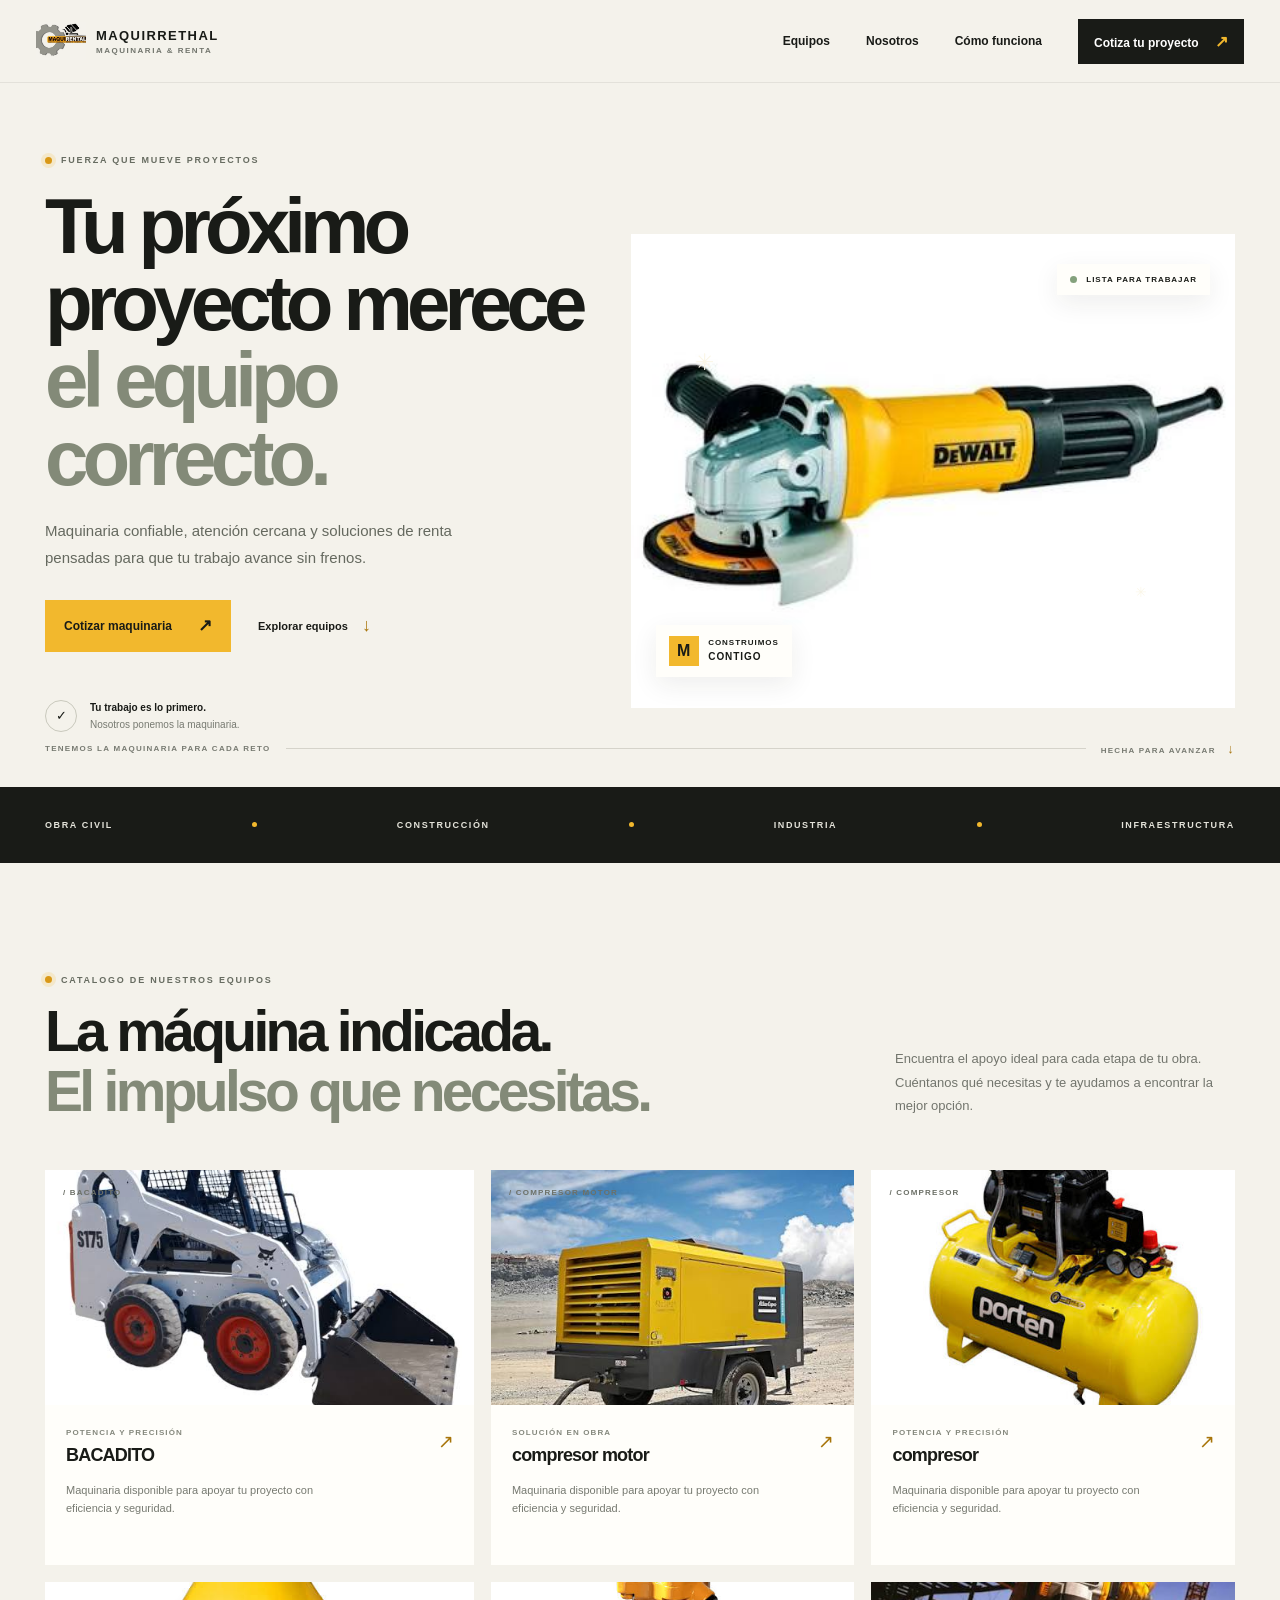
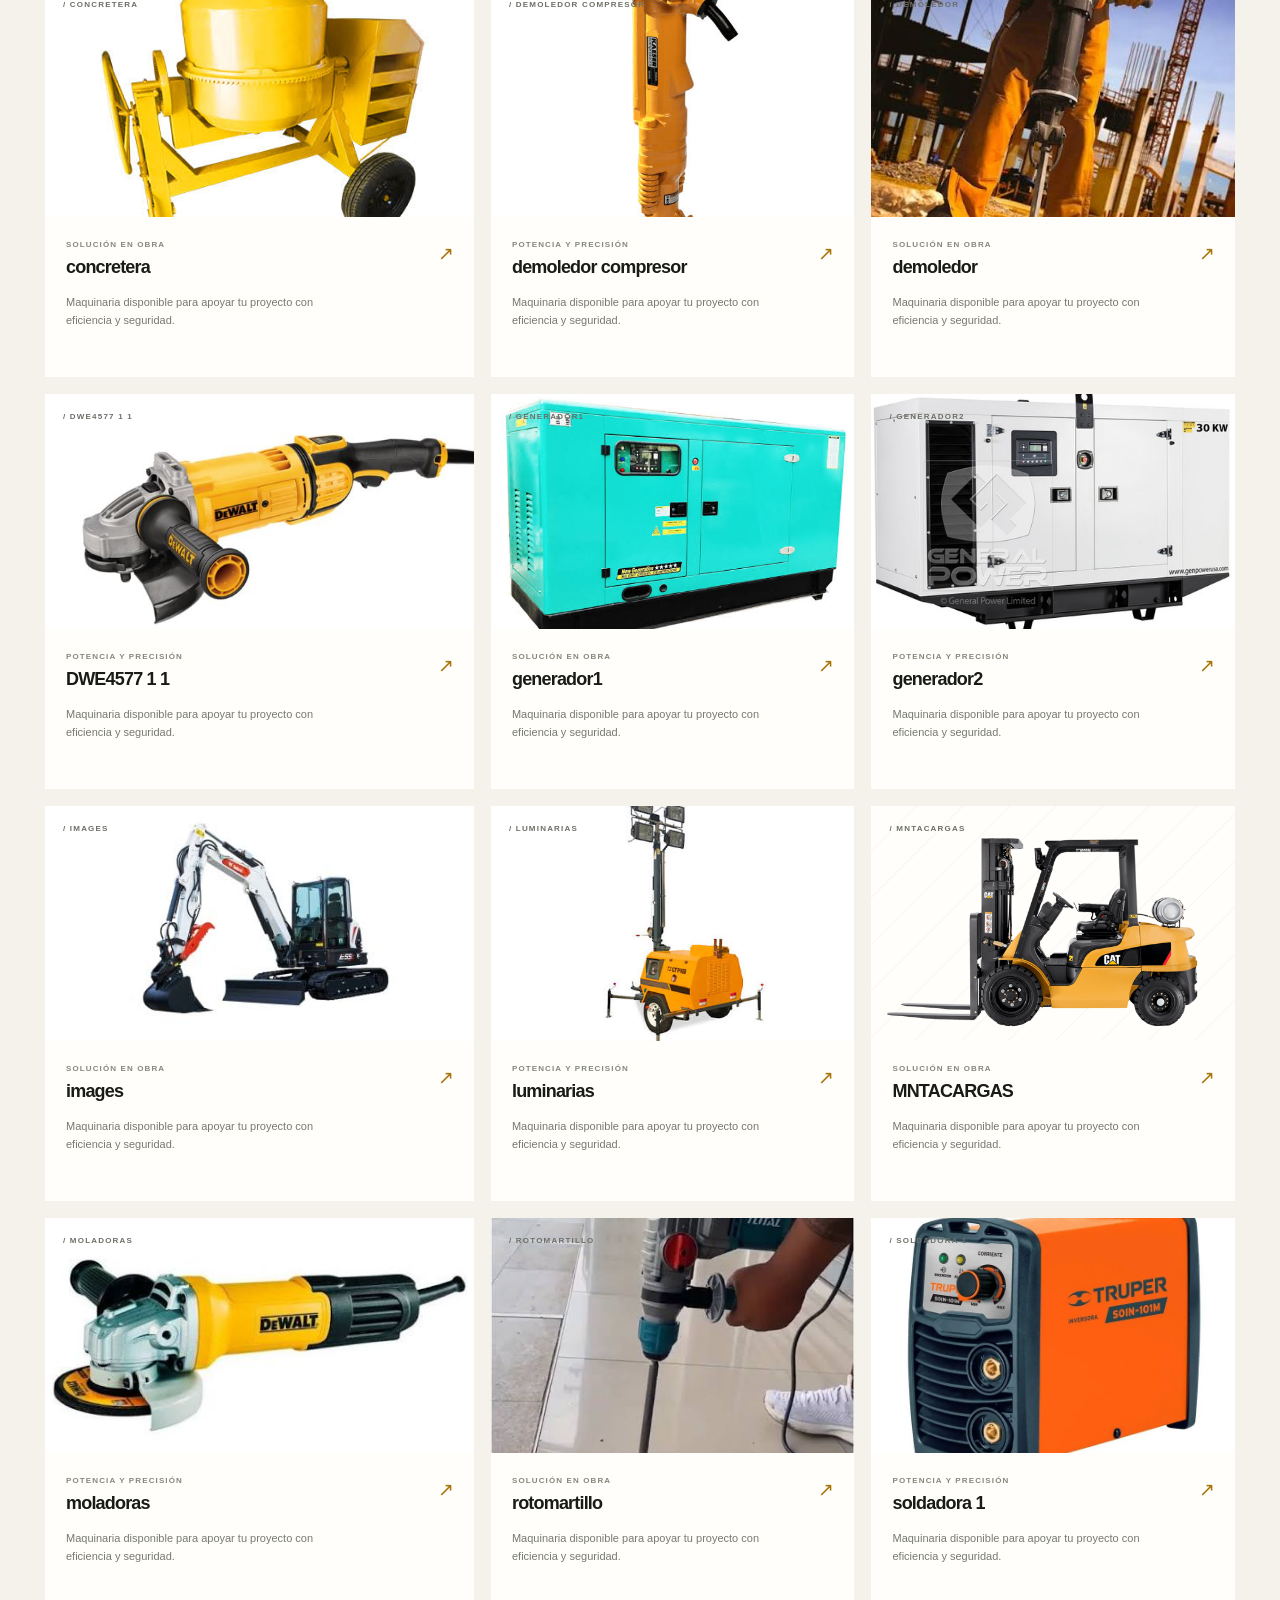
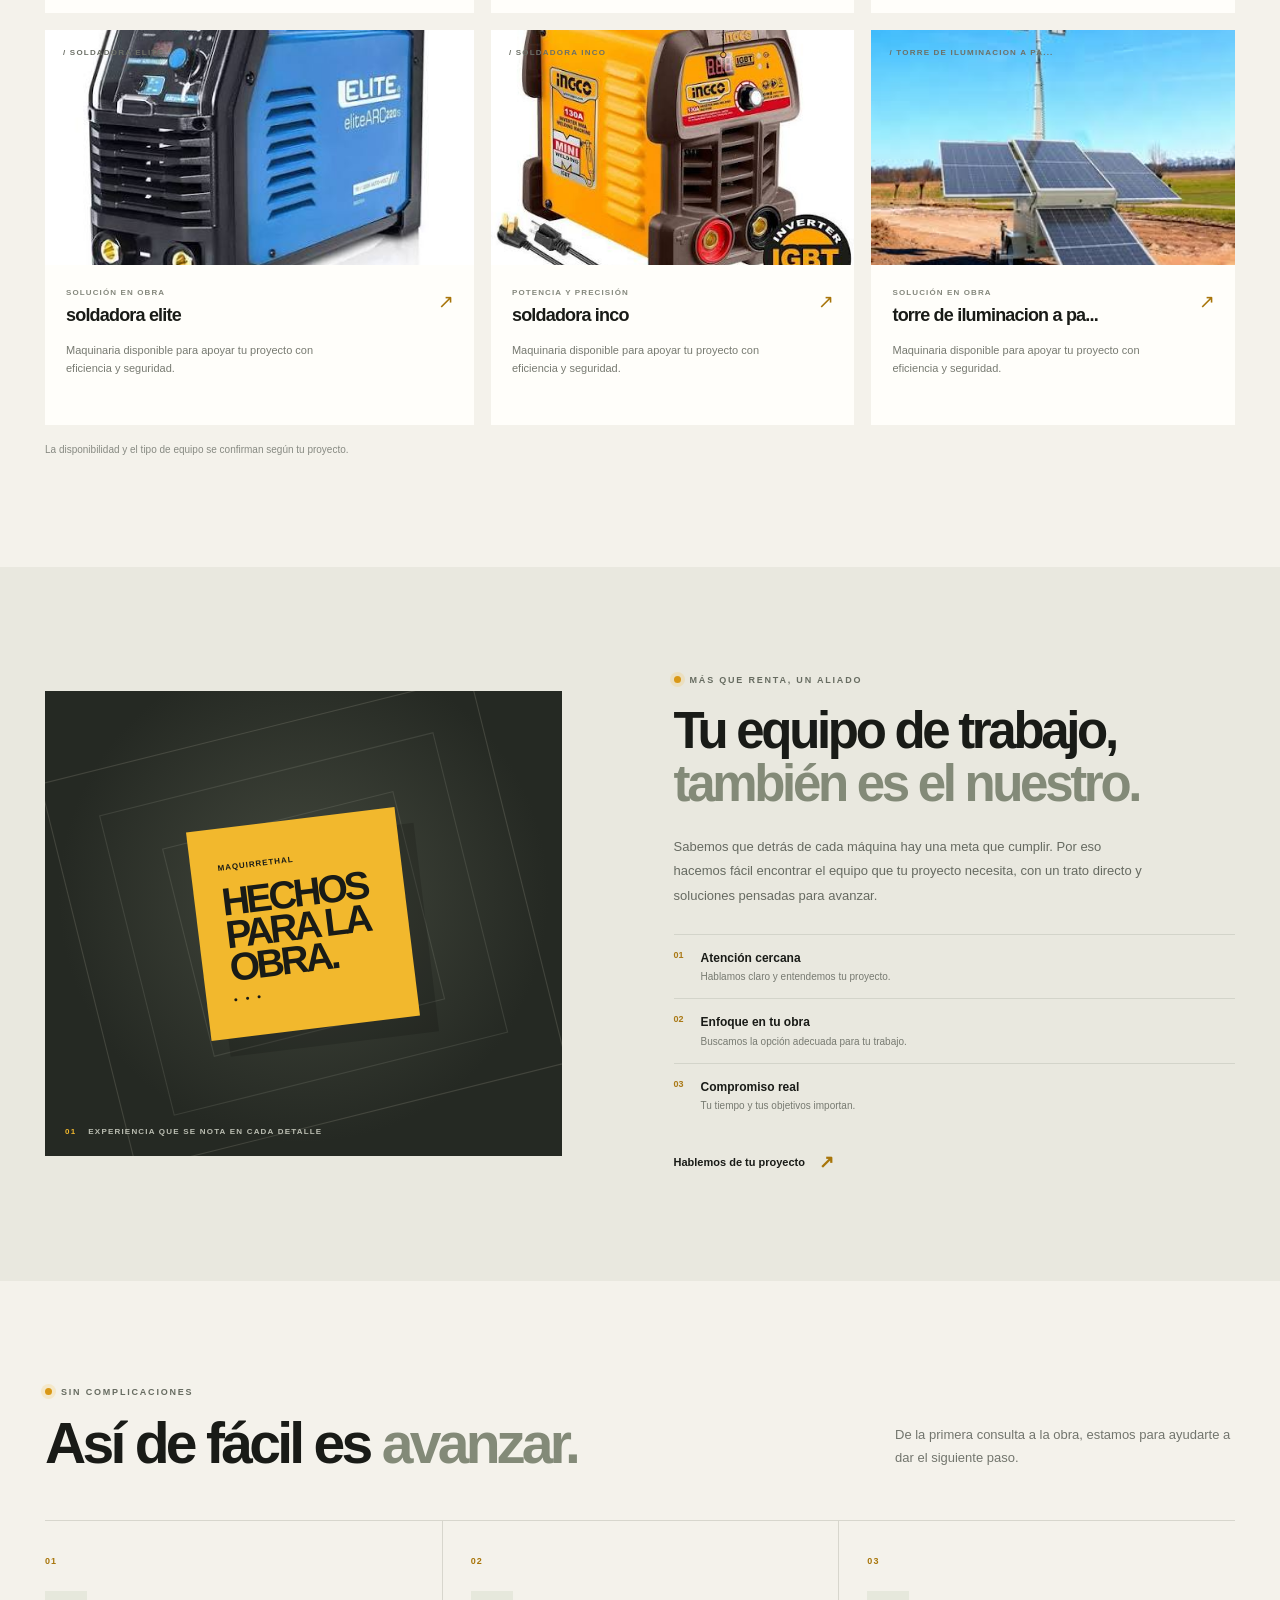
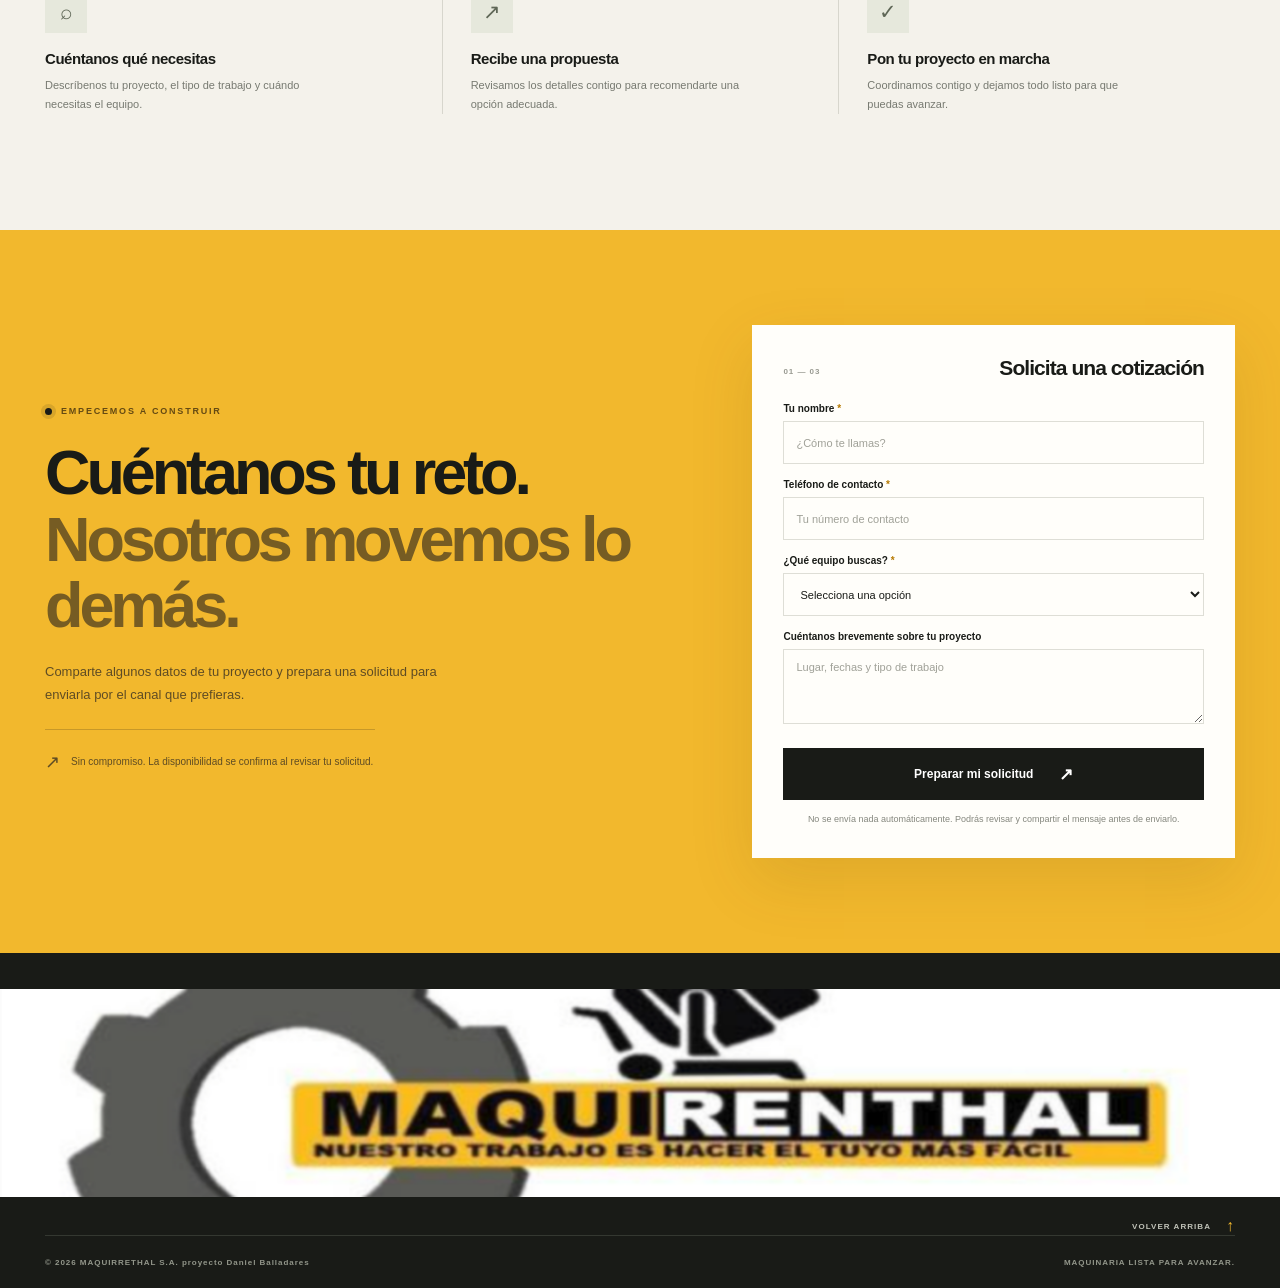
==== commit 7d12ccc3: "Fix website image asset paths Co-authored-by: Copilot <223556219+Copilot@users.noreply.github.com>" ====
--- a/index.html
+++ b/index.html
@@ -9,7 +9,7 @@
       content="Renta de maquinaria para construcción, industria y proyectos. MAQUIRRETHAL: equipos listos para trabajar y atención cercana."
     >
     <title>MAQUIRRETHAL — DANIEL BALLADARES</title>
-    <link rel="icon" href="../assets/empresa.png" type="image/png">
+    <link rel="icon" href="assets/empresa.png" type="image/png">
     <link rel="stylesheet" href="styles.css">
     <script src="script.js" defer></script>
   </head>
@@ -19,7 +19,7 @@
     <header class="site-header">
       <div class="header-inner">
         <a class="brand" href="#inicio" aria-label="MAQUIRRETHAL, inicio">
-          <img src="../assets/empresa.png" alt="" width="96" height="72">
+          <img src="assets/empresa.png" alt="" width="96" height="72">
           <span class="brand-copy">
             <strong>MAQUIRRETHAL</strong>
             <span>MAQUINARIA &amp; RENTA</span>
@@ -211,7 +211,7 @@
     <footer class="site-footer">
       <div class="section-shell footer-main">
         <a class="brand footer-brand" href="#inicio">
-          <img src="../assets/empresa_banner.png" alt="" width="96" height="72">
+          <img src="assets/empresa_banner.png" alt="" width="96" height="72">
         </a>
         <p></p>
         <a class="footer-top" href="#inicio">VOLVER ARRIBA <span aria-hidden="true">↑</span></a>
